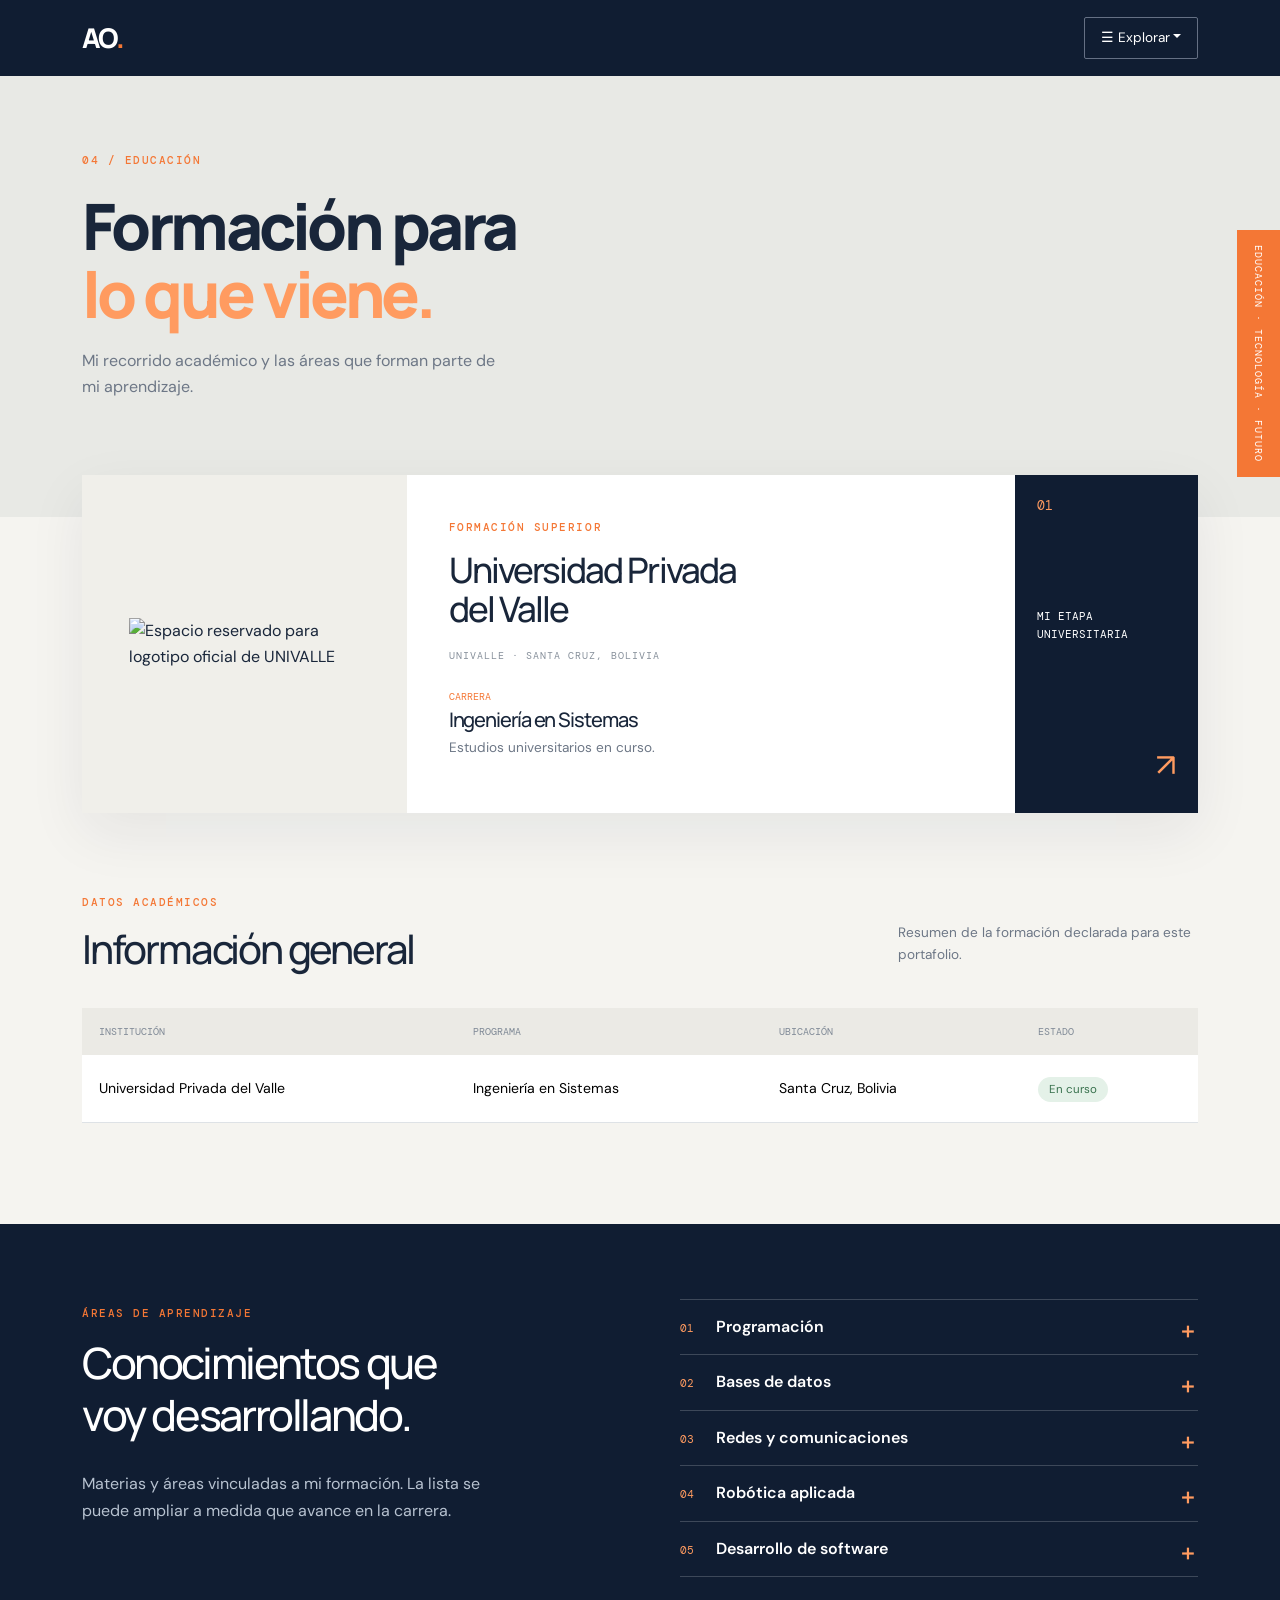
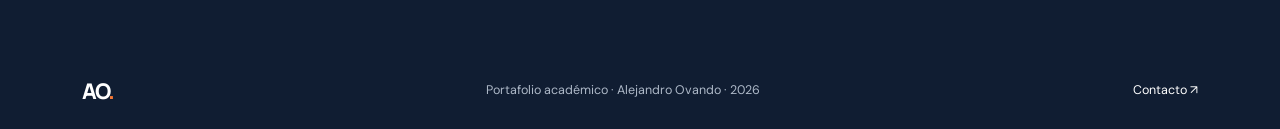
==== formacion.html @ 15e2aa1f "Primer commit de mi pagina web" ====
<!doctype html>
<html lang="es">
<head>
<meta charset="utf-8">
<meta name="viewport" content="width=device-width, initial-scale=1">
<title>Formación académica | Alejandro Ovando</title>
<link href="https://cdn.jsdelivr.net/npm/bootstrap@5.3.3/dist/css/bootstrap.min.css" rel="stylesheet">
<link rel="stylesheet" href="estilos.css">
</head>
<body class="education">
<nav class="navbar site-nav"><div class="container">
<a class="brand" href="index.html">AO<span>.</span></a>
<div class="dropdown">
<button class="btn menu-btn dropdown-toggle" data-bs-toggle="dropdown">☰ Explorar</button>
<ul class="dropdown-menu dropdown-menu-end">
<li><a class="dropdown-item" href="index.html">Inicio <small>01</small></a></li>
<li><a class="dropdown-item" href="perfil.html">Perfil profesional <small>02</small></a></li>
<li><a class="dropdown-item" href="experiencia.html">Experiencia <small>03</small></a></li>
<li><a class="dropdown-item" href="formacion.html">Formación académica <small>04</small></a></li>
<li><a class="dropdown-item" href="proyectos.html">Proyectos <small>05</small></a></li>
<li><a class="dropdown-item" href="referencias.html">Contacto y referencias <small>06</small></a></li>
</ul></div></div></nav>

<header class="edu-head"><div class="container">
<span class="eyebrow">04 / EDUCACIÓN</span>
<h1>Formación para<br><em>lo que viene.</em></h1>
<p>Mi recorrido académico y las áreas que forman parte de mi aprendizaje.</p>
</div><b class="sideword">EDUCACIÓN · TECNOLOGÍA · FUTURO</b></header>

<section class="container university-wrap">
<div class="university">
<div class="uni-logo"><img src="img/logo-universidad-placeholder.svg" alt="Espacio reservado para logotipo oficial de UNIVALLE"></div>
<div class="uni-info">
<span class="eyebrow">FORMACIÓN SUPERIOR</span>
<h2>Universidad Privada<br>del Valle</h2>
<small>UNIVALLE · SANTA CRUZ, BOLIVIA</small>
<label>CARRERA</label><h3>Ingeniería en Sistemas</h3>
<p>Estudios universitarios en curso.</p>
</div>
<div class="uni-side"><b>01</b><span>MI ETAPA<br>UNIVERSITARIA</span><i>↗</i></div>
</div>
</section>

<section class="container academic">
<div class="section-title"><div><span class="eyebrow">DATOS ACADÉMICOS</span><h2>Información general</h2></div><p>Resumen de la formación declarada para este portafolio.</p></div>
<div class="table-responsive">
<table class="table">
<thead><tr><th>INSTITUCIÓN</th><th>PROGRAMA</th><th>UBICACIÓN</th><th>ESTADO</th></tr></thead>
<tbody><tr><td>Universidad Privada del Valle</td><td>Ingeniería en Sistemas</td><td>Santa Cruz, Bolivia</td><td><span class="status">En curso</span></td></tr></tbody>
</table>
</div>
</section>

<section class="learning"><div class="container learning-grid">
<div><span class="eyebrow">ÁREAS DE APRENDIZAJE</span><h2>Conocimientos que<br>voy desarrollando.</h2><p>Materias y áreas vinculadas a mi formación. La lista se puede ampliar a medida que avance en la carrera.</p></div>
<div class="learning-list">
<div><b>01</b> Programación <span>＋</span></div>
<div><b>02</b> Bases de datos <span>＋</span></div>
<div><b>03</b> Redes y comunicaciones <span>＋</span></div>
<div><b>04</b> Robótica aplicada <span>＋</span></div>
<div><b>05</b> Desarrollo de software <span>＋</span></div>
</div>
</div></section>

<footer><div class="container foot"><a class="brand" href="index.html">AO<span>.</span></a><span>Portafolio académico · Alejandro Ovando · 2026</span><a href="referencias.html">Contacto ↗</a></div></footer>
<script src="https://cdn.jsdelivr.net/npm/bootstrap@5.3.3/dist/js/bootstrap.bundle.min.js"></script>
<script src="script.js"></script>
</body>
</html>
---- estilos.css ----
@import url('https://fonts.googleapis.com/css2?family=DM+Mono:wght@400;500&family=DM+Sans:wght@400;500;600;700&family=Manrope:wght@400;500;600;700;800&display=swap');

:root {
--navy:#101d32;
--navy2:#1a2c46;
--orange:#f47735;
--orange2:#ff9b60;
--paper:#f5f4f0;
--ink:#19263a;
--muted:#6d7786;
--line:#e2e0d9;
}

* { box-sizing:border-box; }
body {
margin:0;
background:var(--paper);
color:var(--ink);
font-family:'DM Sans',sans-serif;
line-height:1.65;
}
a { text-decoration:none; }
img { display:block; max-width:100%; }
h1,h2,h3 { font-family:'Manrope',sans-serif; letter-spacing:-.055em; }
h1 { font-weight:800; }

.site-nav {
height:76px;
background:var(--navy);
position:relative;
z-index:10;
}
.site-nav .container {
display:flex;
justify-content:space-between;
align-items:center;
}
.brand {
font:800 1.7rem 'Manrope';
letter-spacing:-2px;
color:white;
}
.brand span { color:var(--orange); }

.menu-btn {
border:1px solid #657084;
color:#fff;
border-radius:2px;
font-size:.85rem;
padding:10px 16px;
}
.menu-btn:hover,.menu-btn:focus {
color:white;
border-color:var(--orange);
}
.dropdown-menu {
border:0;
border-radius:3px;
padding:9px;
min-width:245px;
box-shadow:0 16px 40px #08142638;
}
.dropdown-item {
padding:11px 13px;
display:flex;
justify-content:space-between;
font-size:.88rem;
}
.dropdown-item:hover {
background:#fff0e7;
color:#b74e1b;
}
.dropdown-item small {
color:#9ba2ad;
font-family:'DM Mono';
}

.eyebrow {
font:500 .68rem 'DM Mono';
letter-spacing:.14em;
color:var(--orange);
}
.orange {
background:var(--orange);
color:#fff;
border:1px solid var(--orange);
border-radius:2px;
padding:12px 20px;
font-weight:700;
}
.orange:hover {
background:#d95c20;
color:#fff;
}
.light-link {
color:#fff;
margin-left:25px;
font-size:.9rem;
}
.under-link {
color:#d85e25;
font-weight:700;
}
.foot {
display:flex;
align-items:center;
justify-content:space-between;
gap:18px;
}
footer {
background:var(--navy);
color:#aeb9c8;
padding:24px 0;
font-size:.78rem;
}
footer .brand { font-size:1.35rem; }
footer a:last-child { color:white; }

/* INICIO */
.hero {
background:var(--navy);
color:white;
padding:75px 0 85px;
position:relative;
overflow:hidden;
}
.hero:after {
content:"";
position:absolute;
width:600px;
height:600px;
border:1px solid #ffffff16;
border-radius:50%;
right:-120px;
top:-260px;
box-shadow:0 0 0 80px #ffffff08,0 0 0 160px #ffffff05;
}
.hero-layout {
display:grid;
grid-template-columns:1.15fr .85fr;
gap:65px;
align-items:center;
position:relative;
z-index:1;
}
.hero-text h1 {
font-size:clamp(2.8rem,5.2vw,5rem);
line-height:1.07;
margin:25px 0;
}
.hero h1 em,.inner-head h1 em,.exp-banner h1 em,
.edu-head h1 em,.projects-head h1 em,.contact-head h1 em {
font-style:normal;
color:var(--orange2);
}
.hero-text p {
color:#c3ccd7;
max-width:550px;
font-size:1.03rem;
}
.hero-meta {
font:.63rem 'DM Mono';
letter-spacing:.12em;
color:#a6b2c1;
margin-top:60px;
}
.hero-image {
height:405px;
position:relative;
background:#d6d9d5;
border:9px solid #ffffff10;
box-shadow:22px 22px 0 #f4773530;
}
.hero-image img {
width:100%;
height:100%;
object-fit:cover;
}
.hero-image span {
position:absolute;
bottom:0;
left:0;
right:0;
background:#101d32e8;
padding:10px 14px;
font:.65rem 'DM Mono';
letter-spacing:.12em;
}
.intro { padding:90px 12px; }
.intro-grid {
display:grid;
grid-template-columns:1.3fr .7fr;
gap:70px;
align-items:end;
margin-top:20px;
}
.intro h2 {
font-size:clamp(2rem,3.6vw,3.5rem);
line-height:1.2;
}
.intro h2 em {
font-style:normal;
color:#9ba0a6;
}
.intro-grid p { color:var(--muted); }
.number-strip {
display:grid;
grid-template-columns:repeat(4,1fr);
margin-top:65px;
border-top:1px solid var(--line);
}
.number-strip>div {
padding:20px;
border-right:1px solid var(--line);
display:flex;
flex-direction:column;
gap:7px;
}
.number-strip b {
font:700 2rem 'Manrope';
color:var(--orange);
}
.number-strip span {
font-size:.8rem;
color:var(--muted);
}
.number-strip .highlight {
background:#fce8dc;
margin:14px 0 0 18px;
border:0;
}
.highlight small {
font:.65rem 'DM Mono';
color:#b75a2d;
}
.highlight strong { font:700 1.1rem 'Manrope'; }

.feature {
background:#e9e9e3;
padding:75px 0;
}
.feature-grid {
display:grid;
grid-template-columns:1.1fr .9fr;
gap:70px;
align-items:center;
}
.feature-art {
background:#dce5e6;
padding:24px;
position:relative;
}
.feature-art img {
width:100%;
height:290px;
object-fit:contain;
}
.feature-art small {
font:.62rem 'DM Mono';
color:#4e5a69;
}
.feature h2 {
font-size:clamp(2.2rem,4vw,3.6rem);
line-height:1.1;
margin:15px 0;
}
.feature h2 em {
color:var(--orange);
font-style:normal;
}
.feature p {
color:var(--muted);
max-width:420px;
}

/* PERFIL */
.inner-head {
background:#e9e8e2;
padding:70px 0;
}
.inner-head h1,.exp-banner h1,.edu-head h1,
.projects-head h1,.contact-head h1 {
font-size:clamp(3rem,5vw,4.8rem);
line-height:1.06;
margin:20px 0;
}
.inner-head p {
max-width:400px;
color:var(--muted);
}
.profile-story {
padding-top:80px;
padding-bottom:85px;
display:grid;
grid-template-columns:.78fr 1.22fr;
gap:85px;
align-items:center;
}
.portrait {
height:480px;
background:#d8dad6;
position:relative;
}
.portrait img {
height:100%;
width:100%;
object-fit:cover;
}
.portrait b {
position:absolute;
right:-30px;
bottom:0;
writing-mode:vertical-rl;
transform:rotate(180deg);
background:var(--orange);
color:white;
padding:12px;
font:.62rem 'DM Mono';
letter-spacing:.12em;
}
.story h2 {
font-size:2.7rem;
margin:10px 0 20px;
}
.story p { color:var(--muted); }
.story .lead {
font-size:1.2rem;
color:var(--ink);
}
.outline-orange {
border:1px solid var(--orange);
border-radius:2px;
color:#b65326;
font-weight:700;
padding:10px 16px;
}
.outline-orange:hover {
background:var(--orange);
color:white;
}
.extra {
max-height:0;
overflow:hidden;
opacity:0;
transition:.35s ease;
}
.extra.mostrar {
max-height:250px;
opacity:1;
margin-top:20px;
}
.extra h3 { font-size:1.2rem; }

.skills,.learning {
background:var(--navy);
color:white;
padding:75px 0;
}
.skills h2,.learning h2 {
font-size:2.7rem;
margin:12px 0 30px;
}
.skill-row {
display:grid;
grid-template-columns:55px 1fr 1.2fr 35px;
align-items:center;
gap:18px;
border-top:1px solid #ffffff29;
padding:19px 0;
}
.skill-row:last-child { border-bottom:1px solid #ffffff29; }
.skill-row>b {
font:.75rem 'DM Mono';
color:var(--orange2);
}
.skill-row h3 {
font-size:1.2rem;
margin:0;
}
.skill-row p {
margin:0;
color:#b2bdcb;
font-size:.87rem;
}
.skill-row span {
font-size:1.6rem;
color:var(--orange2);
text-align:right;
}

/* EXPERIENCIA */
.exp-banner {
background:var(--navy);
color:white;
padding:75px 0 90px;
position:relative;
overflow:hidden;
}
.exp-banner p {
color:#b7c2d0;
max-width:420px;
}
.stamp {
position:absolute;
right:10%;
bottom:45px;
border:1px solid #ffffff55;
padding:15px 20px;
transform:rotate(-6deg);
font:.65rem 'DM Mono';
color:#d6dce4;
}
.stamp b { color:var(--orange2); }
.timeline-section {
padding-top:80px;
padding-bottom:85px;
}
.section-intro {
max-width:610px;
margin-bottom:55px;
}
.section-intro h2,.section-title h2 {
font-size:2.5rem;
margin:10px 0;
}
.section-intro p,.section-title p { color:var(--muted); }
.timeline {
max-width:900px;
margin-left:auto;
border-left:1px solid #d2d0c8;
padding-left:40px;
}
.timeline article {
position:relative;
display:grid;
grid-template-columns:140px 1fr;
gap:28px;
padding-bottom:48px;
}
.timeline .date {
font:.65rem 'DM Mono';
color:#828b96;
}
.timeline .date b {
display:block;
color:var(--orange);
font-size:1.1rem;
margin-top:7px;
}
.timeline .dot {
position:absolute;
left:-47px;
top:0;
width:13px;
height:13px;
background:var(--orange);
border:3px solid var(--paper);
border-radius:50%;
box-shadow:0 0 0 1px var(--orange);
}
.timeline .hollow { background:white; }
.timeline article small {
font:.65rem 'DM Mono';
color:var(--orange);
letter-spacing:.1em;
}
.timeline h3 {
font-size:1.4rem;
margin:8px 0 3px;
}
.timeline h4 {
font-size:.88rem;
color:#737d8a;
}
.timeline article p {
color:var(--muted);
max-width:580px;
}
.tag {
display:inline-block;
background:#eae8e2;
padding:5px 10px;
margin:2px;
font-size:.7rem;
color:#657080;
} .notice {
display:flex;
gap:14px;
align-items:center;
background:white;
padding:16px 20px;
border-left:3px solid var(--orange);
max-width:900px;
margin:0 0 0 auto;
}
.notice>b {
background:#fce8dc;
color:#b65326;
border-radius:50%;
padding:3px 10px;
}
.notice p {
margin:0;
color:var(--muted);
font-size:.84rem;
}

/* FORMACIÓN */
.edu-head {
background:#e8e9e5;
padding:70px 0 100px;
position:relative;
overflow:hidden;
}
.edu-head p {
max-width:420px;
color:var(--muted);
}
.sideword {
position:absolute;
right:0;
top:35%;
writing-mode:vertical-rl;
background:var(--orange);
color:white;
padding:15px;
font:.62rem 'DM Mono';
letter-spacing:.1em;
}
.university-wrap {
margin-top:-42px;
position:relative;
}
.university {
display:grid;
grid-template-columns:.8fr 1.5fr .45fr;
background:white;
box-shadow:0 20px 55px #18233812;
min-height:300px;
}
.uni-logo {
background:#f0efea;
display:grid;
place-items:center;
padding:30px;
}
.uni-logo img {
width:100%;
max-width:230px;
}
.uni-info { padding:38px 42px; }
.uni-info h2 {
font-size:2.2rem;
line-height:1.1;
margin:12px 0;
}
.uni-info small {
font:.65rem 'DM Mono';
color:#87909b;
letter-spacing:.1em;
}
.uni-info label {
display:block;
font:.62rem 'DM Mono';
color:var(--orange);
margin-top:23px;
}
.uni-info h3 {
font-size:1.25rem;
margin:5px 0;
}
.uni-info p {
color:var(--muted);
font-size:.85rem;
}
.uni-side {
background:var(--navy);
color:white;
padding:22px;
display:flex;
flex-direction:column;
justify-content:space-between;
}
.uni-side b {
color:var(--orange2);
font:.8rem 'DM Mono';
}
.uni-side span {
font:.7rem 'DM Mono';
line-height:1.6;
}
.uni-side i {
font-size:2rem;
color:var(--orange2);
font-style:normal;
text-align:right;
}
.academic { padding:75px 12px 85px; }
.section-title {
display:flex;
justify-content:space-between;
align-items:end;
margin-bottom:25px;
}
.section-title p {
max-width:300px;
font-size:.85rem;
}
.table {
background:white;
vertical-align:middle;
}
.table thead th {
font:.64rem 'DM Mono';
color:#7f8996;
background:#ebeae5;
padding:17px;
border:0;
}
.table tbody td {
padding:22px 17px;
font-size:.88rem;
}
.status {
background:#e4f1e8;
color:#39724e;
padding:5px 11px;
border-radius:30px;
font-size:.72rem;
}
.learning-grid {
display:grid;
grid-template-columns:1fr 1fr;
gap:80px;
}
.learning-grid p {
color:#b7c2d0;
max-width:410px;
}
.learning-list>div {
padding:14px 0;
border-top:1px solid #ffffff30;
font-weight:600;
}
.learning-list>div:last-child { border-bottom:1px solid #ffffff30; }
.learning-list b {
font:.7rem 'DM Mono';
color:var(--orange2);
margin-right:18px;
}
.learning-list span {
float:right;
color:var(--orange2);
font-size:1.3rem;
}

/* PROYECTOS */
.projects-head {
background:#fce8dc;
padding:70px 0 75px;
position:relative;
overflow:hidden;
}
.projects-head p {
max-width:380px;
color:var(--muted);
}
.big-mark {
position:absolute;
right:9%;
top:15px;
font:800 6rem/.8 'Manrope';
color:#f477351b;
transform:rotate(-8deg);
}
.featured-project {
padding-top:60px;
padding-bottom:75px;
}
.project-label {
display:flex;
justify-content:space-between;
border-bottom:1px solid var(--line);
padding-bottom:12px;
margin-bottom:20px;
font:.64rem 'DM Mono';
color:#808995;
letter-spacing:.1em;
}
.project-main {
display:grid;
grid-template-columns:1.05fr .95fr;
gap:55px;
align-items:center;
}
.project-illustration {
background:#dce5e6;
padding:24px;
position:relative;
min-height:420px;
display:grid;
place-items:center;
}
.project-illustration img {
height:350px;
object-fit:contain;
}
.project-illustration small {
position:absolute;
bottom:15px;
left:20px;
font:.62rem 'DM Mono';
color:#526071;
}
.project-no {
color:var(--orange);
font:.8rem 'DM Mono';
}
.project-description h2 {
font-size:2.7rem;
line-height:1.1;
margin:12px 0;
}
.project-description h2 em {
color:var(--orange);
font-style:normal;
}
.project-description p,.project-description li {
color:var(--muted);
font-size:.9rem;
}
.project-description h3 {
font-size:1.05rem;
margin-top:20px;
}
.project-description ul { padding-left:18px; }
.project-description li { margin:5px 0; }
.chips span {
display:inline-block;
background:#e7e5df;
padding:5px 10px;
font-size:.7rem;
margin:3px;
}
.other-projects {
background:#eae9e3;
padding:75px 0;
}
.other-projects .section-title { margin-bottom:30px; }
.project-card {
background:white;
height:100%;
box-shadow:0 10px 30px #1729430b;
}
.code-art,.data-art,.new-art {
height:190px;
background:#fce8dc;
display:flex;
flex-direction:column;
justify-content:center;
align-items:center;
color:var(--navy);
}
.code-art b {
font:800 4rem 'Manrope';
color:var(--orange);
}
.code-art small,.data-art small,.new-art small {
font:.62rem 'DM Mono';
letter-spacing:.1em;
}
.data-art {
background:var(--navy);
color:var(--orange2);
}
.data-art div {
font-size:1.8rem;
line-height:.75;
margin-bottom:14px;
}
.project-card .card-body { padding:24px; }
.card-body>small {
font:.62rem 'DM Mono';
color:var(--orange);
}
.card-body h3 {
font-size:1.4rem;
margin:10px 0;
}
.card-body p {
color:var(--muted);
font-size:.88rem;
}
.dark-card {
background:#172943;
color:white;
}
.dark-card .card-body p { color:#b7c2d0; }
.add-row {
display:flex;
justify-content:space-between;
align-items:center;
margin-top:30px;
padding-top:22px;
border-top:1px solid #d3d1c9;
}
.add-row p {
margin:0;
color:var(--muted);
font-size:.85rem;
}
.add-row p b {
font:.65rem 'DM Mono';
color:var(--orange);
}
.new-art { background:#dfe9e6; }
.new-art b {
font-size:3.5rem;
color:var(--orange);
}

/* CONTACTO Y REFERENCIAS */
.contact-head {
background:var(--navy);
color:white;
padding:75px 0 80px;
position:relative;
overflow:hidden;
}
.contact-head h1 { max-width:700px; }
.contact-orb {
position:absolute;
right:13%;
top:40px;
width:180px;
height:180px;
border:1px solid #ffffff4a;
border-radius:50%;
display:grid;
place-items:center;
font:800 3rem 'Manrope';
color:var(--orange2);
box-shadow:0 0 0 25px #ffffff08,0 0 0 50px #ffffff05;
}
.contact-orb span {
position:absolute;
right:20px;
bottom:20px;
font-size:1.5rem;
}
.contact-layout {
display:grid;
grid-template-columns:.9fr 1.1fr;
gap:85px;
padding-top:80px;
padding-bottom:85px;
}
.contact-info h2,.form-panel h2,.references h2 {
font-size:2.4rem;
margin:12px 0;
}
.contact-info>p,.form-panel>p,.references p {
color:var(--muted);
font-size:.9rem;
}
.contact-item {
display:flex;
gap:17px;
align-items:center;
margin-top:25px;
}
.contact-item>b {
width:42px;
height:42px;
background:#fce8dc;
color:#b65326;
display:grid;
place-items:center;
font-size:1.2rem;
}
.contact-item small {
display:block;
font:.62rem 'DM Mono';
color:#9299a3;
letter-spacing:.1em;
}
.contact-item strong { font-size:.9rem; }
.contact-info aside {
margin-top:35px;
background:var(--navy);
color:white;
padding:20px 23px;
border-left:4px solid var(--orange);
}
.contact-info aside small {
font:.63rem 'DM Mono';
color:var(--orange2);
}
.contact-info aside p {
margin:8px 0 0;
color:#c2cbd5;
font-size:.86rem;
}
.form-panel {
background:white;
padding:35px;
box-shadow:0 18px 50px #1823380d;
}
.form-panel .form-control,.form-panel .form-select {
border-radius:2px;
border-color:#dcdedc;
}
.form-panel .form-control:focus,.form-panel .form-select:focus {
border-color:var(--orange);
box-shadow:0 0 0 .2rem #f4773520;
}
.form-label {
font-size:.8rem;
font-weight:600;
}
.form-notice {
margin-top:14px;
font-size:.82rem;
}
.form-notice.success { color:#287348; }
.form-notice.error { color:#b13d2c; }
.references {
background:#e9e8e2;
padding:65px 0;
}
.reference-grid {
display:grid;
grid-template-columns:1fr .8fr;
gap:60px;
align-items:center;
}
.reference-placeholder {
background:#f8f7f3;
border:1px dashed #c6c2b8;
min-height:140px;
display:flex;
flex-direction:column;
justify-content:center;
align-items:center;
gap:6px;
}
.reference-placeholder b {
font-size:2rem;
color:var(--orange);
}
.reference-placeholder small {
color:var(--muted);
font-size:.72rem;
}

/* ADAPTACIÓN A CELULARES */
@media(max-width:767px) {
.hero-layout,.intro-grid,.feature-grid,.profile-story,
.learning-grid,.project-main,.contact-layout,.reference-grid {
grid-template-columns:1fr;
gap:35px;
}
.hero { padding:55px 0; }
.hero-image { height:330px; margin:0 10px; }
.hero-meta { margin-top:35px; }
.number-strip { grid-template-columns:1fr 1fr; }
.number-strip .highlight { margin:0; }
.intro { padding:65px 18px; }
.feature { padding:55px 0; }
.profile-story { padding-top:55px; }
.portrait { height:370px; margin-right:20px; }
.skill-row {
grid-template-columns:35px 1fr 25px;
gap:10px;
}
.skill-row p { grid-column:2; }
.skill-row span { grid-column:3; grid-row:1; }
.timeline { padding-left:25px; }
.timeline article {
grid-template-columns:1fr;
gap:8px;
}
.timeline .dot { left:-32px; }
.timeline .date b {
display:inline;
margin-left:10px;
}
.stamp,.contact-orb,.sideword,.big-mark { display:none; }
.university { grid-template-columns:1fr; }
.uni-logo { min-height:160px; }
.uni-side {
flex-direction:row;
align-items:center;
}
.section-title { display:block; }
.section-title p { margin-top:12px; }
.project-illustration { min-height:300px; }
.project-illustration img { height:250px; }
.project-label { font-size:.55rem; }
.add-row {
align-items:flex-start;
gap:18px;
flex-direction:column;
}
.form-panel { padding:24px; }
.foot { flex-wrap:wrap; }
.foot span { order:3; width:100%; }
}
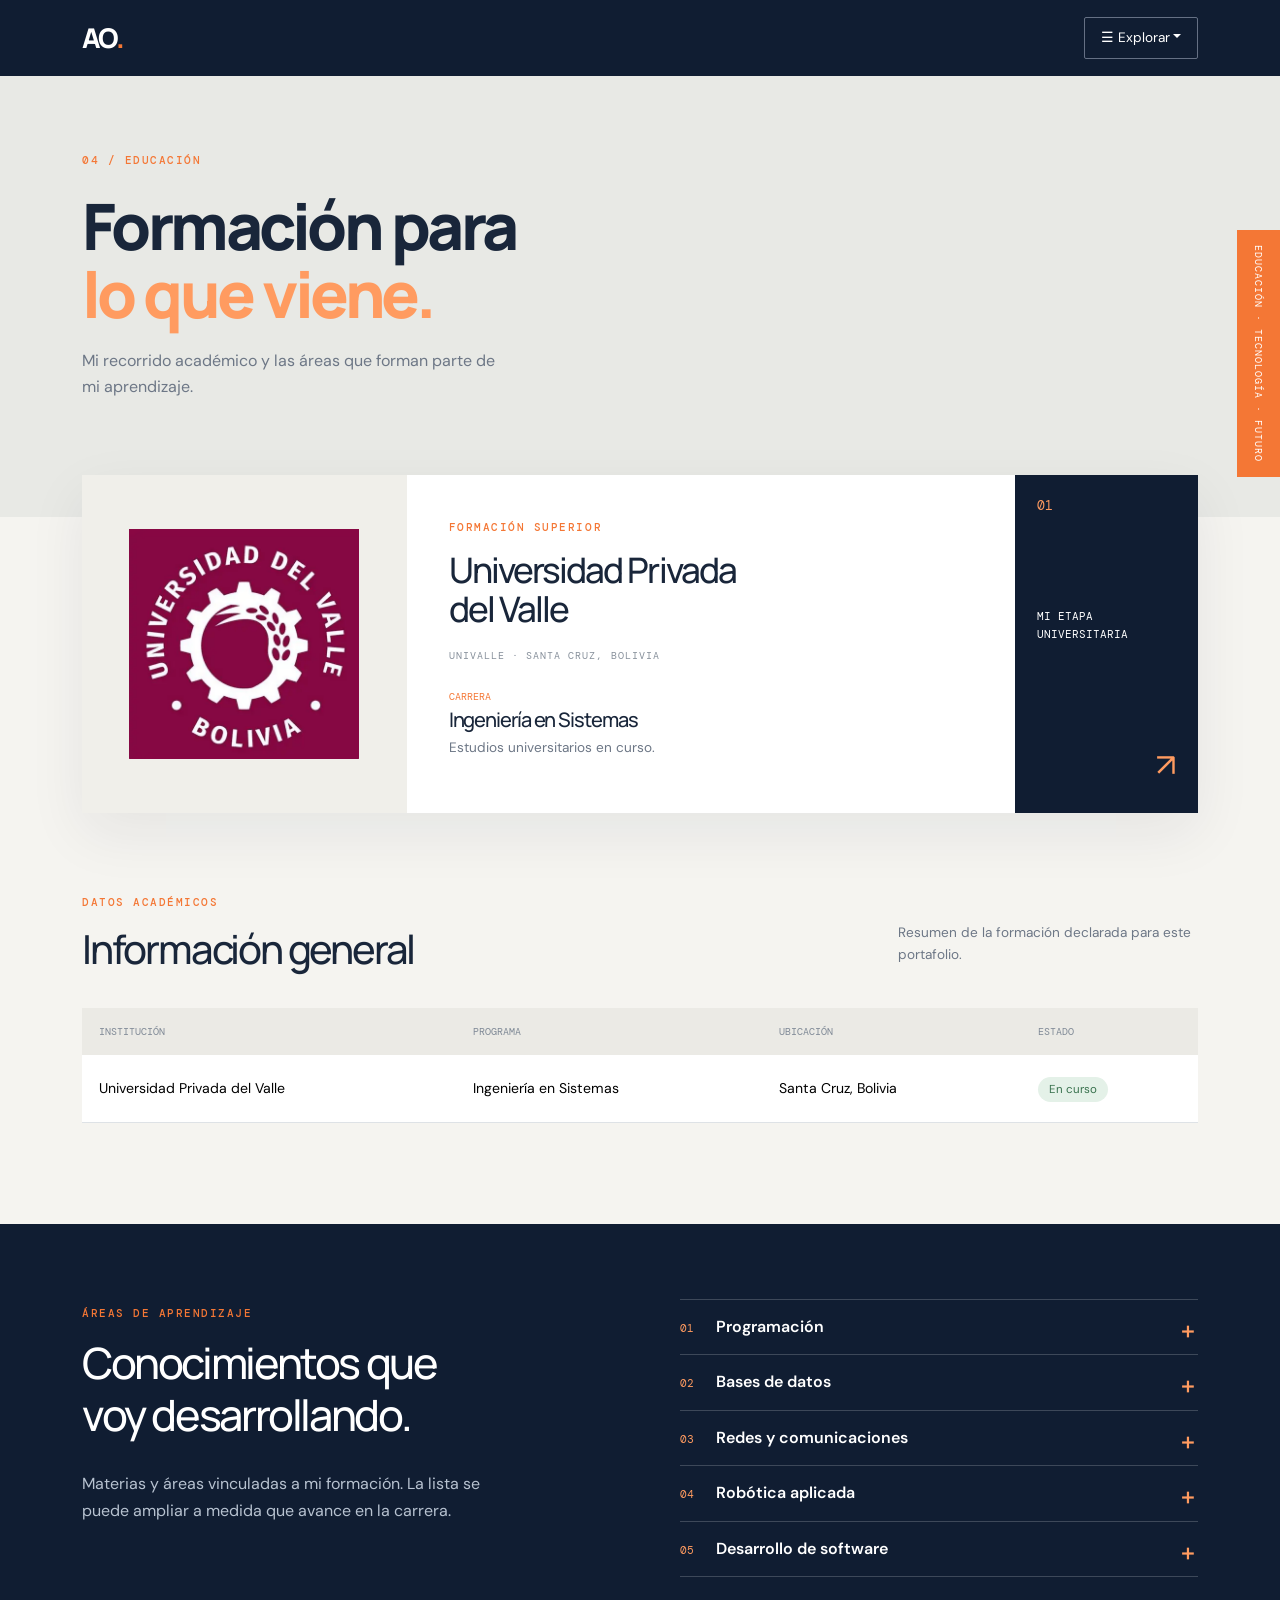
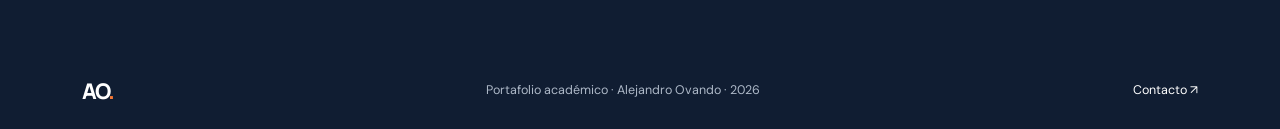
==== commit 0c1fd061: "otro commit mas" ====
--- a/formacion.html
+++ b/formacion.html
@@ -29,7 +29,7 @@
 
 <section class="container university-wrap">
 <div class="university">
-<div class="uni-logo"><img src="img/logo-universidad-placeholder.svg" alt="Espacio reservado para logotipo oficial de UNIVALLE"></div>
+<div class="uni-logo"><img src="img/logo.webp" alt="Espacio reservado para logotipo oficial de UNIVALLE"></div>
 <div class="uni-info">
 <span class="eyebrow">FORMACIÓN SUPERIOR</span>
 <h2>Universidad Privada<br>del Valle</h2>
